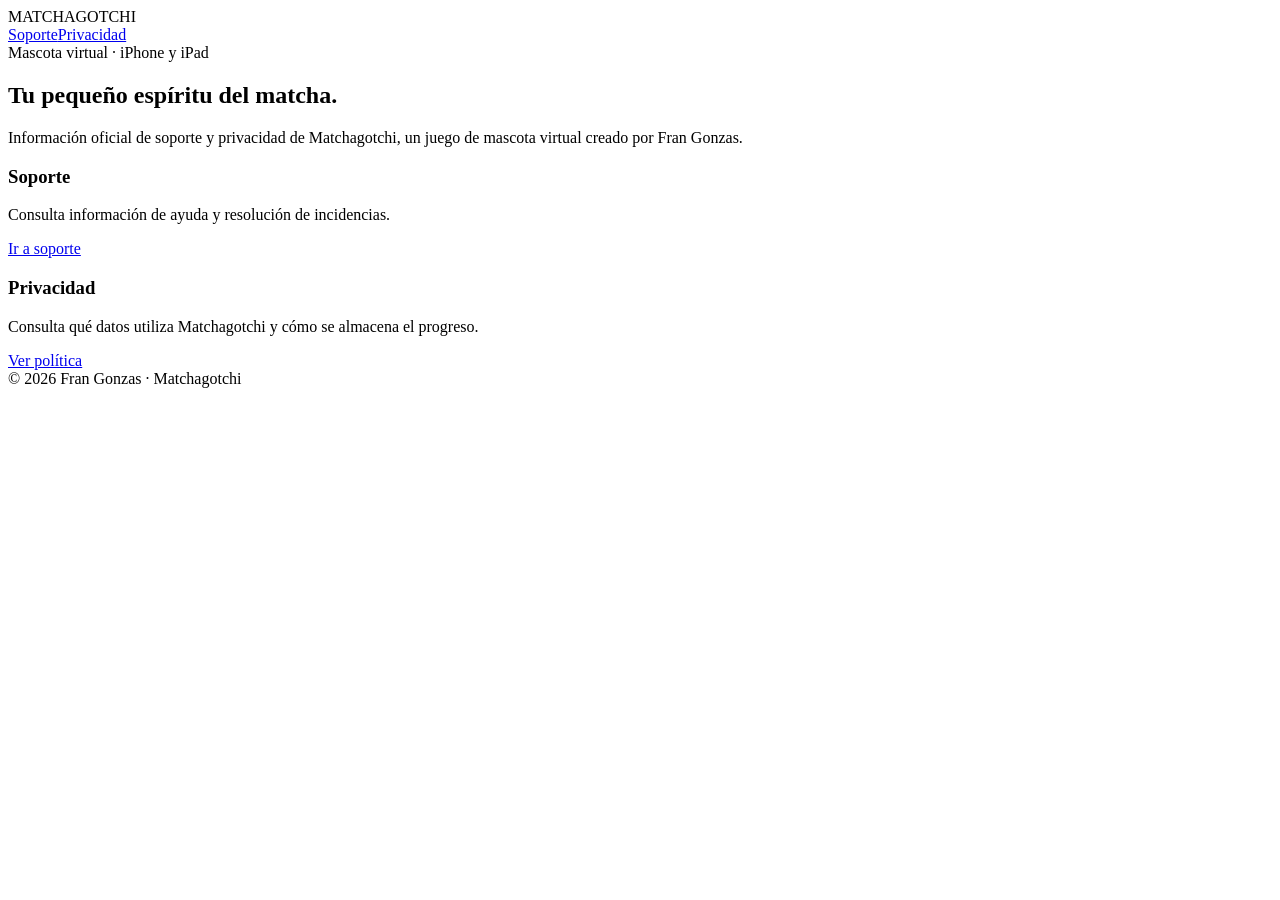
==== index.html @ 334ff0bc "Add Matchagotchi home page" ====
<!doctype html><html lang="es"><head><meta charset="utf-8"><meta name="viewport" content="width=device-width,initial-scale=1"><meta name="description" content="Sitio oficial de soporte y privacidad de Matchagotchi."><title>Matchagotchi · Soporte y privacidad</title><link rel="stylesheet" href="style.css"></head><body><div class="wrap"><header><div class="brand">MATCHA<span>GOTCHI</span></div><nav><a href="support.html">Soporte</a><a href="privacy.html">Privacidad</a></nav></header><main><section class="hero"><div class="eyebrow">Mascota virtual · iPhone y iPad</div><h1>Tu pequeño espíritu del matcha.</h1><p class="lead">Información oficial de soporte y privacidad de Matchagotchi, un juego de mascota virtual creado por Fran Gonzas.</p></section><section class="grid"><article class="tile"><h3>Soporte</h3><p>Consulta información de ayuda y resolución de incidencias.</p><a class="btn" href="support.html">Ir a soporte</a></article><article class="tile"><h3>Privacidad</h3><p>Consulta qué datos utiliza Matchagotchi y cómo se almacena el progreso.</p><a class="btn" href="privacy.html">Ver política</a></article></section></main><footer class="footer">© 2026 Fran Gonzas · Matchagotchi</footer></div></body></html>
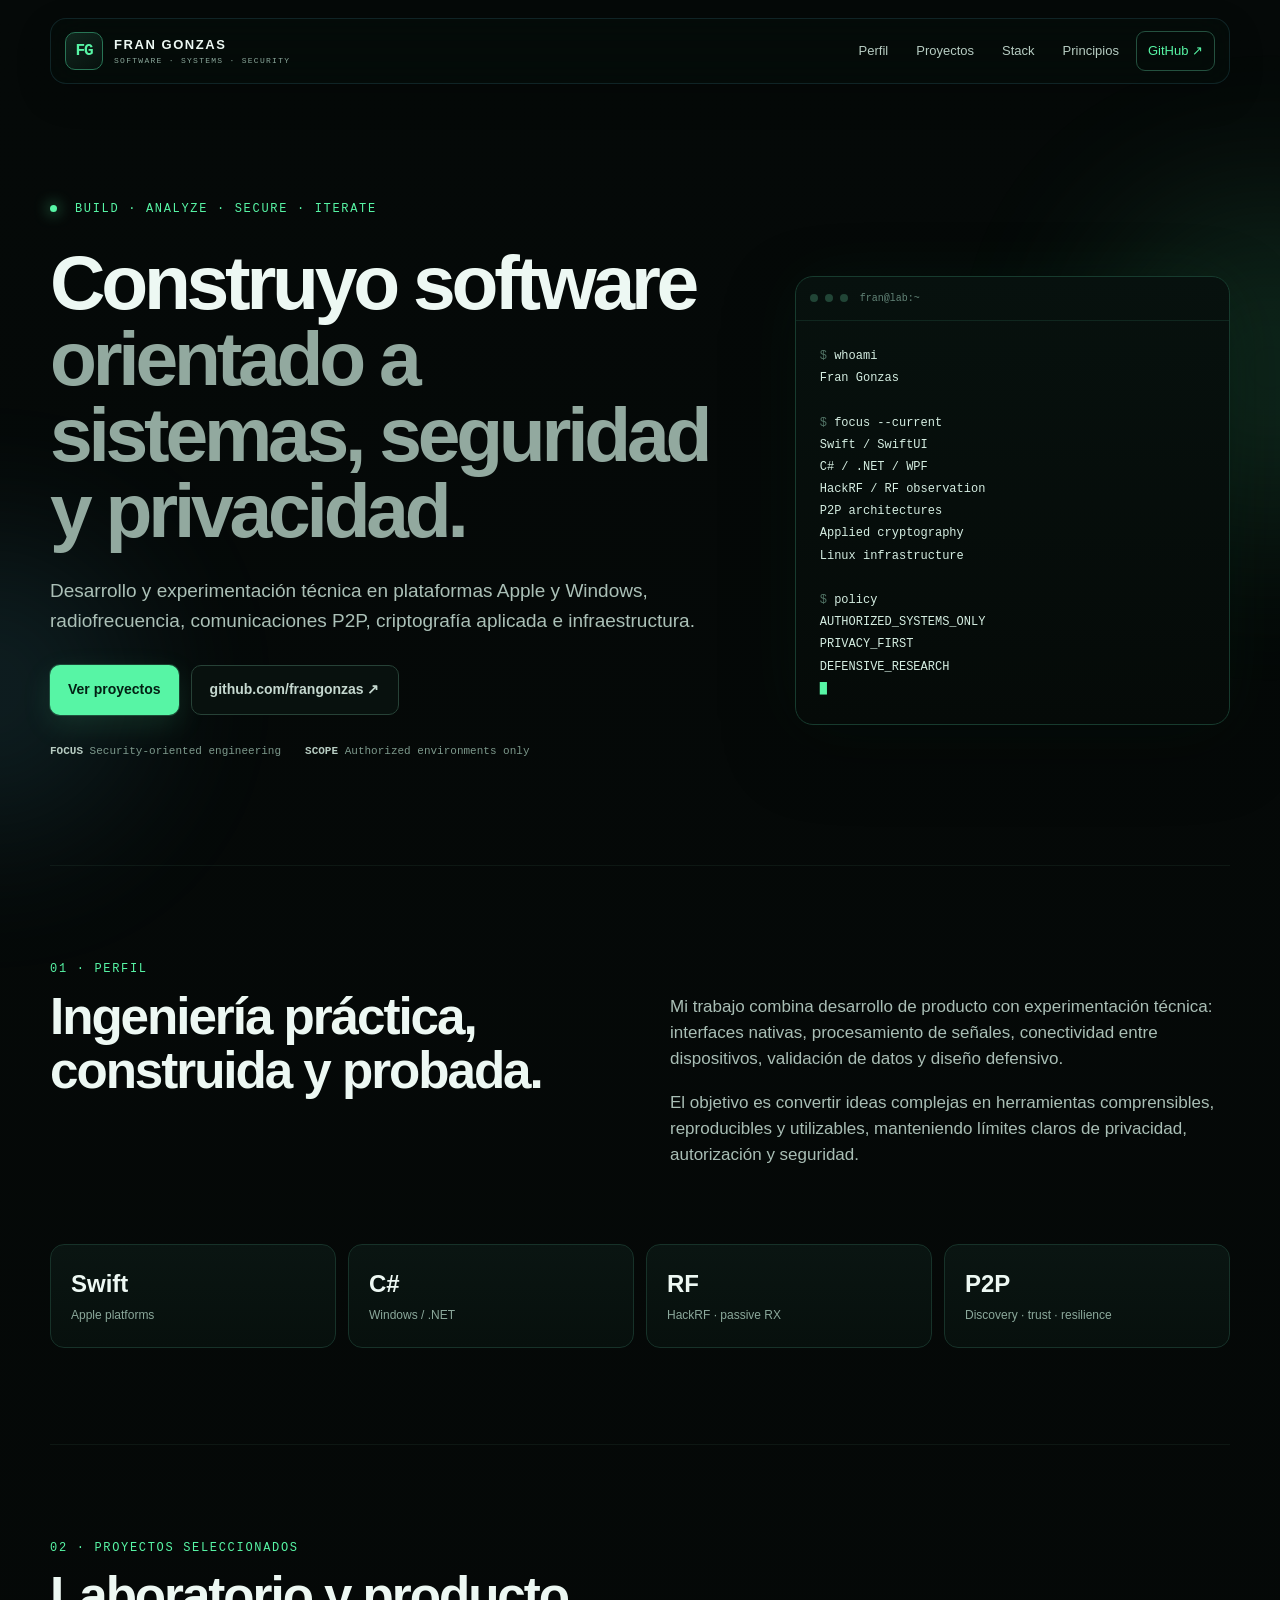
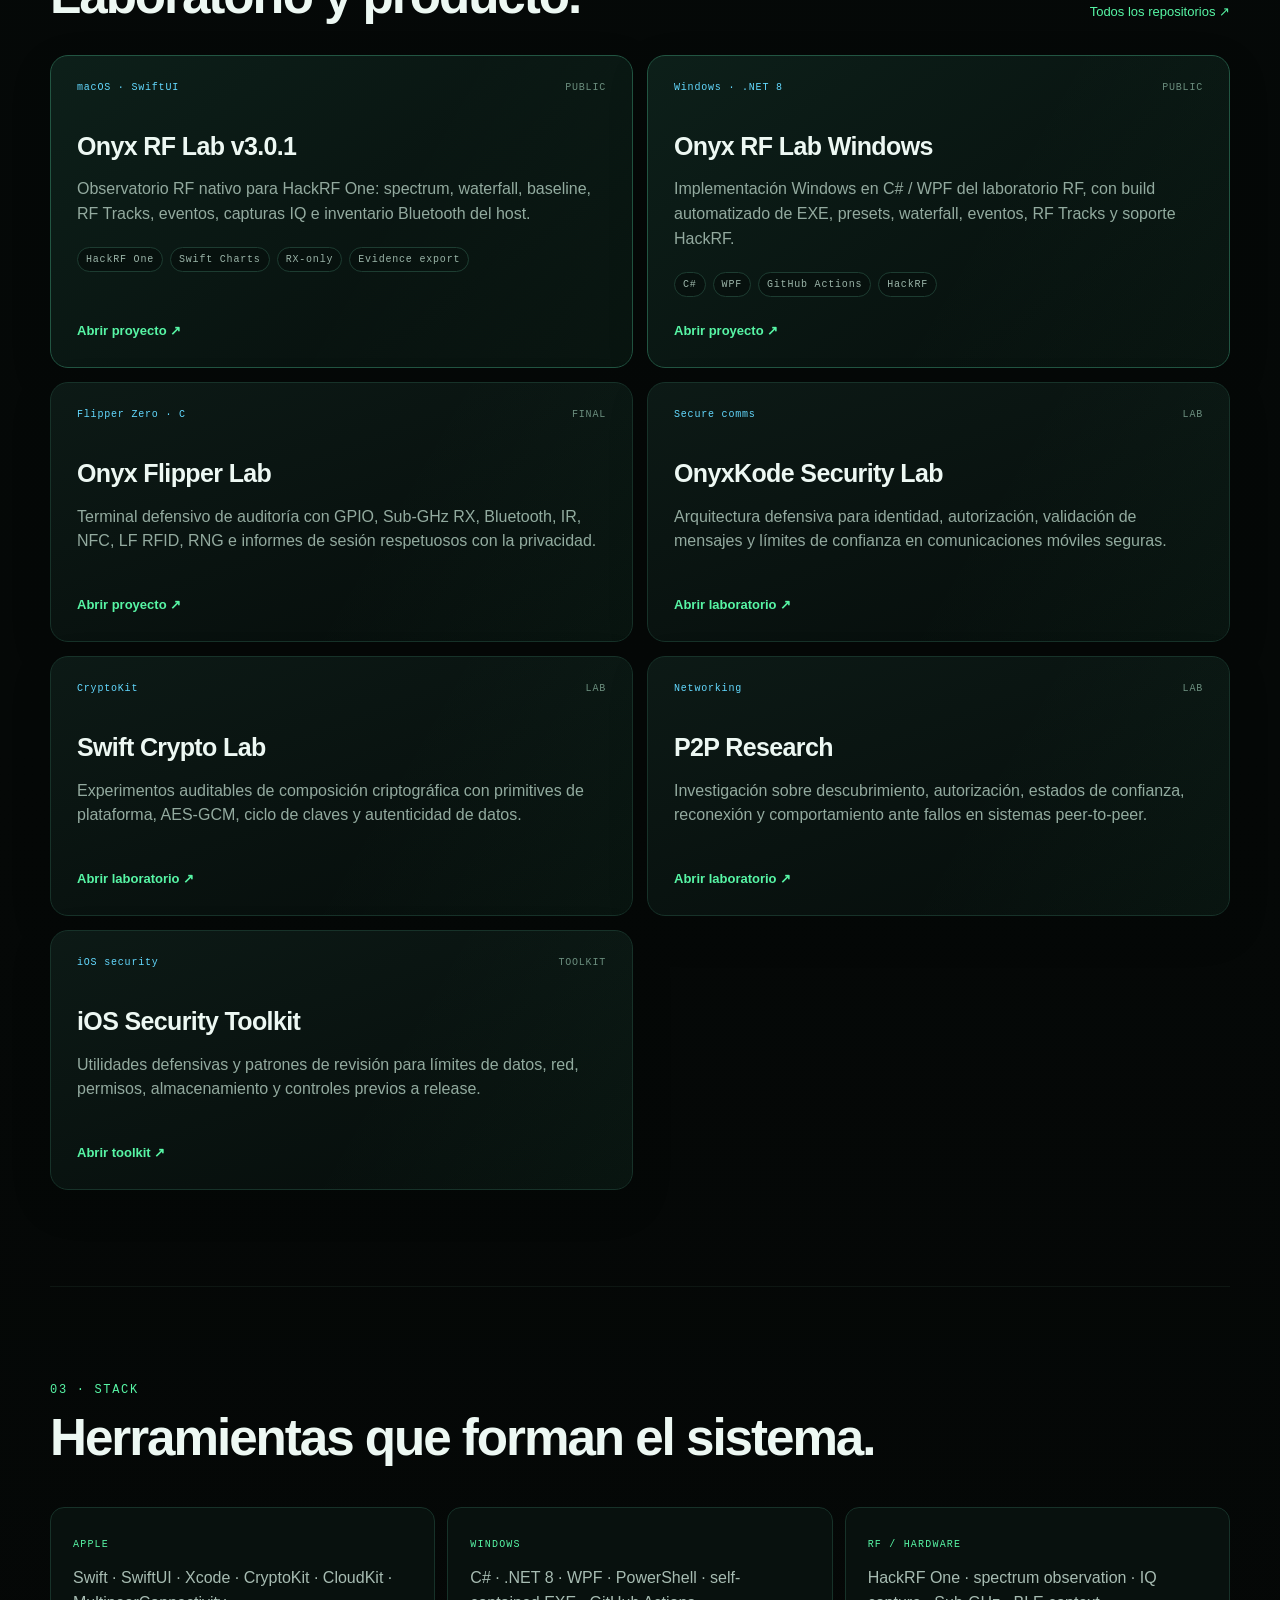
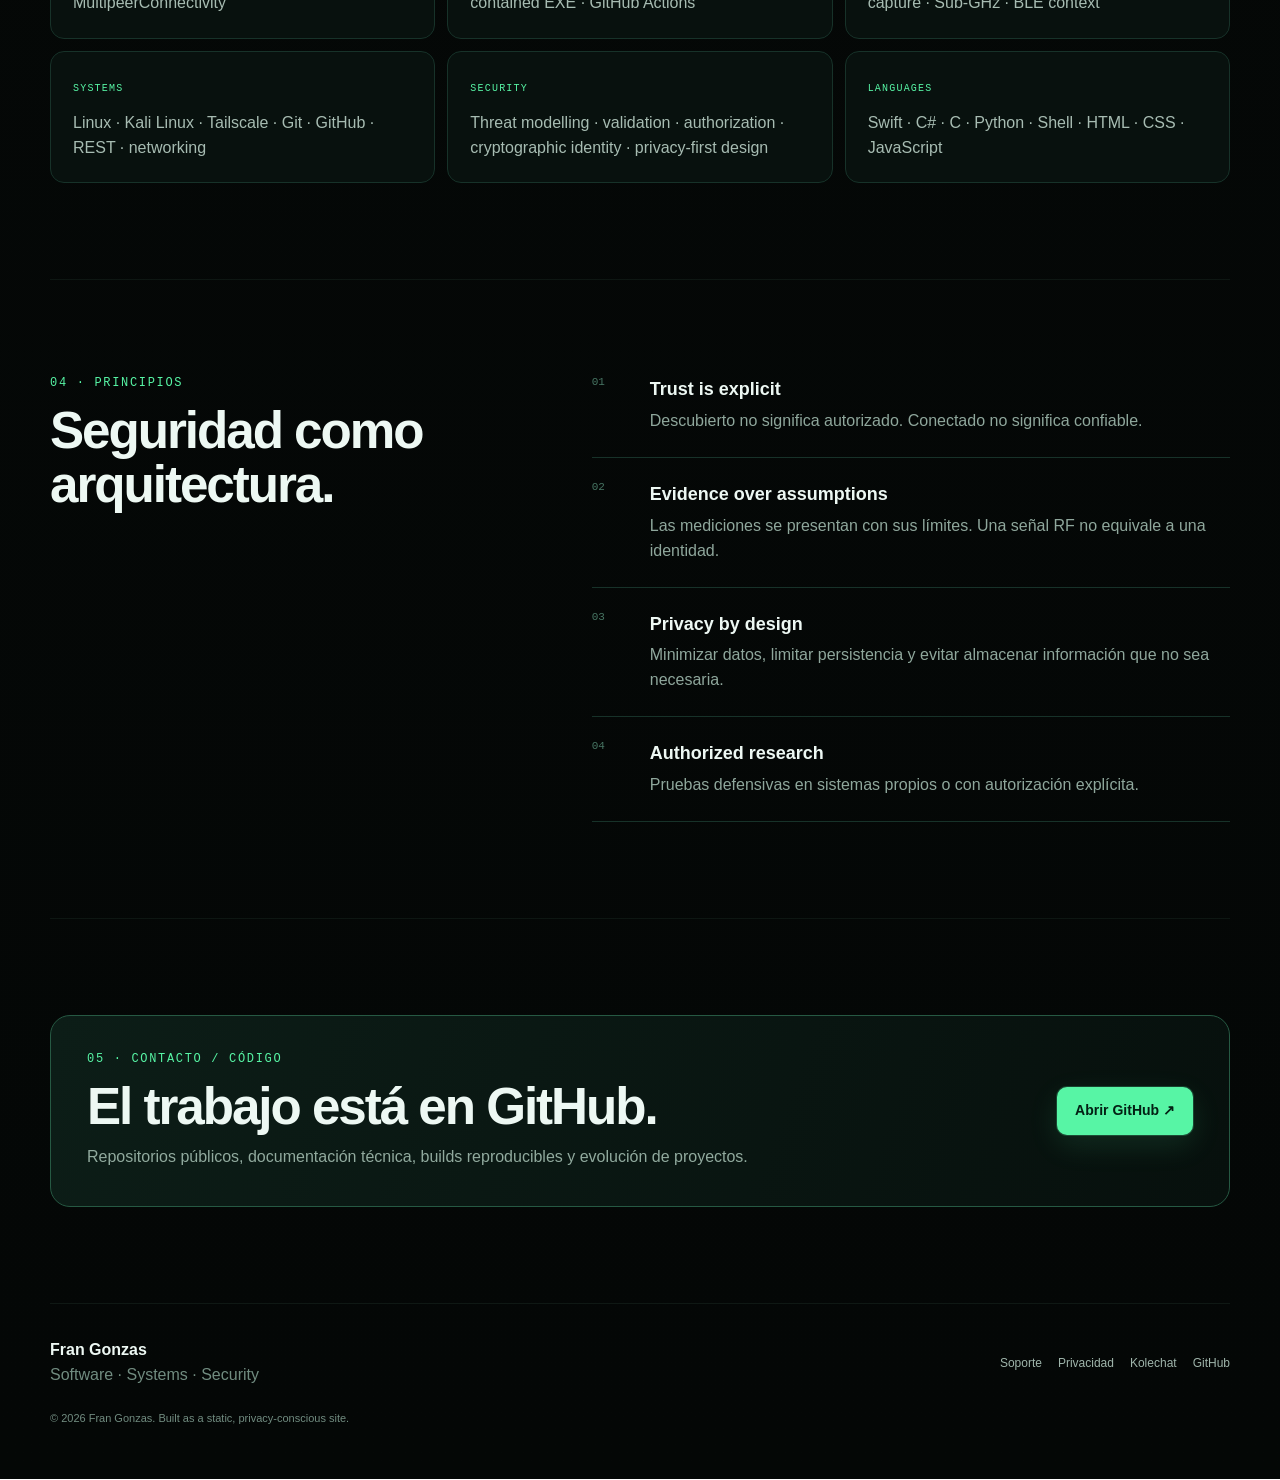
==== commit 09edcde5: "Transform GitHub Pages into Fran Gonzas professional portfolio" ====
--- a/index.html
+++ b/index.html
@@ -1 +1,201 @@
-<!doctype html><html lang="es"><head><meta charset="utf-8"><meta name="viewport" content="width=device-width,initial-scale=1"><meta name="description" content="Sitio oficial de soporte y privacidad de Matchagotchi."><title>Matchagotchi · Soporte y privacidad</title><link rel="stylesheet" href="style.css"></head><body><div class="wrap"><header><div class="brand">MATCHA<span>GOTCHI</span></div><nav><a href="support.html">Soporte</a><a href="privacy.html">Privacidad</a></nav></header><main><section class="hero"><div class="eyebrow">Mascota virtual · iPhone y iPad</div><h1>Tu pequeño espíritu del matcha.</h1><p class="lead">Información oficial de soporte y privacidad de Matchagotchi, un juego de mascota virtual creado por Fran Gonzas.</p></section><section class="grid"><article class="tile"><h3>Soporte</h3><p>Consulta información de ayuda y resolución de incidencias.</p><a class="btn" href="support.html">Ir a soporte</a></article><article class="tile"><h3>Privacidad</h3><p>Consulta qué datos utiliza Matchagotchi y cómo se almacena el progreso.</p><a class="btn" href="privacy.html">Ver política</a></article></section></main><footer class="footer">© 2026 Fran Gonzas · Matchagotchi</footer></div></body></html>+<!doctype html>
+<html lang="es">
+<head>
+  <meta charset="utf-8">
+  <meta name="viewport" content="width=device-width, initial-scale=1">
+  <title>Fran Gonzas · Software · Systems · Security</title>
+  <meta name="description" content="Portfolio técnico de Fran Gonzas: software, sistemas, seguridad, comunicaciones P2P, criptografía aplicada y observación RF.">
+  <meta name="theme-color" content="#07110f">
+  <meta name="robots" content="index,follow">
+  <meta property="og:title" content="Fran Gonzas · Software · Systems · Security">
+  <meta property="og:description" content="Software, sistemas y seguridad con foco en Swift, RF, P2P, privacidad y arquitectura defensiva.">
+  <meta property="og:type" content="website">
+  <meta property="og:url" content="https://frangonzas.github.io/">
+  <link rel="icon" href="/favicon.svg" type="image/svg+xml">
+  <link rel="stylesheet" href="/style.css">
+</head>
+<body>
+  <div class="ambient ambient-a"></div>
+  <div class="ambient ambient-b"></div>
+
+  <header class="site-header">
+    <a class="brand" href="#top" aria-label="Fran Gonzas — inicio">
+      <span class="brand-mark">FG</span>
+      <span class="brand-copy"><strong>FRAN GONZAS</strong><small>SOFTWARE · SYSTEMS · SECURITY</small></span>
+    </a>
+    <nav class="nav" aria-label="Navegación principal">
+      <a href="#about">Perfil</a>
+      <a href="#projects">Proyectos</a>
+      <a href="#stack">Stack</a>
+      <a href="#principles">Principios</a>
+      <a class="nav-cta" href="https://github.com/frangonzas">GitHub ↗</a>
+    </nav>
+  </header>
+
+  <main id="top">
+    <section class="hero shell">
+      <div class="eyebrow"><span class="pulse"></span> BUILD · ANALYZE · SECURE · ITERATE</div>
+      <div class="hero-grid">
+        <div>
+          <h1>Construyo software<br><span>orientado a sistemas, seguridad y privacidad.</span></h1>
+          <p class="lead">Desarrollo y experimentación técnica en plataformas Apple y Windows, radiofrecuencia, comunicaciones P2P, criptografía aplicada e infraestructura.</p>
+          <div class="actions">
+            <a class="button primary" href="#projects">Ver proyectos</a>
+            <a class="button ghost" href="https://github.com/frangonzas">github.com/frangonzas ↗</a>
+          </div>
+          <div class="hero-meta">
+            <span><b>FOCUS</b> Security-oriented engineering</span>
+            <span><b>SCOPE</b> Authorized environments only</span>
+          </div>
+        </div>
+        <aside class="terminal-card" aria-label="Resumen técnico">
+          <div class="terminal-bar"><i></i><i></i><i></i><span>fran@lab:~</span></div>
+          <pre><code><span class="muted">$</span> whoami
+Fran Gonzas
+
+<span class="muted">$</span> focus --current
+Swift / SwiftUI
+C# / .NET / WPF
+HackRF / RF observation
+P2P architectures
+Applied cryptography
+Linux infrastructure
+
+<span class="muted">$</span> policy
+AUTHORIZED_SYSTEMS_ONLY
+PRIVACY_FIRST
+DEFENSIVE_RESEARCH
+<span class="cursor">█</span></code></pre>
+        </aside>
+      </div>
+    </section>
+
+    <section id="about" class="section shell">
+      <div class="section-kicker">01 · PERFIL</div>
+      <div class="about-grid">
+        <h2>Ingeniería práctica,<br>construida y probada.</h2>
+        <div class="prose">
+          <p>Mi trabajo combina desarrollo de producto con experimentación técnica: interfaces nativas, procesamiento de señales, conectividad entre dispositivos, validación de datos y diseño defensivo.</p>
+          <p>El objetivo es convertir ideas complejas en herramientas comprensibles, reproducibles y utilizables, manteniendo límites claros de privacidad, autorización y seguridad.</p>
+        </div>
+      </div>
+      <div class="metrics">
+        <article><strong>Swift</strong><span>Apple platforms</span></article>
+        <article><strong>C#</strong><span>Windows / .NET</span></article>
+        <article><strong>RF</strong><span>HackRF · passive RX</span></article>
+        <article><strong>P2P</strong><span>Discovery · trust · resilience</span></article>
+      </div>
+    </section>
+
+    <section id="projects" class="section shell">
+      <div class="section-head">
+        <div><div class="section-kicker">02 · PROYECTOS SELECCIONADOS</div><h2>Laboratorio y producto.</h2></div>
+        <a class="text-link" href="https://github.com/frangonzas?tab=repositories">Todos los repositorios ↗</a>
+      </div>
+
+      <div class="project-grid">
+        <article class="project featured">
+          <div class="project-top"><span class="tag">macOS · SwiftUI</span><span class="status">PUBLIC</span></div>
+          <h3>Onyx RF Lab v3.0.1</h3>
+          <p>Observatorio RF nativo para HackRF One: spectrum, waterfall, baseline, RF Tracks, eventos, capturas IQ e inventario Bluetooth del host.</p>
+          <div class="chips"><span>HackRF One</span><span>Swift Charts</span><span>RX-only</span><span>Evidence export</span></div>
+          <a href="https://github.com/frangonzas/Onyx-RF-LAB.V3.0.1">Abrir proyecto ↗</a>
+        </article>
+
+        <article class="project featured">
+          <div class="project-top"><span class="tag">Windows · .NET 8</span><span class="status">PUBLIC</span></div>
+          <h3>Onyx RF Lab Windows</h3>
+          <p>Implementación Windows en C# / WPF del laboratorio RF, con build automatizado de EXE, presets, waterfall, eventos, RF Tracks y soporte HackRF.</p>
+          <div class="chips"><span>C#</span><span>WPF</span><span>GitHub Actions</span><span>HackRF</span></div>
+          <a href="https://github.com/frangonzas/Onyx-RF-Lab-Windows">Abrir proyecto ↗</a>
+        </article>
+
+        <article class="project">
+          <div class="project-top"><span class="tag">Flipper Zero · C</span><span class="status">FINAL</span></div>
+          <h3>Onyx Flipper Lab</h3>
+          <p>Terminal defensivo de auditoría con GPIO, Sub-GHz RX, Bluetooth, IR, NFC, LF RFID, RNG e informes de sesión respetuosos con la privacidad.</p>
+          <a href="https://github.com/frangonzas/Onyx-Flipper-Lab">Abrir proyecto ↗</a>
+        </article>
+
+        <article class="project">
+          <div class="project-top"><span class="tag">Secure comms</span><span class="status">LAB</span></div>
+          <h3>OnyxKode Security Lab</h3>
+          <p>Arquitectura defensiva para identidad, autorización, validación de mensajes y límites de confianza en comunicaciones móviles seguras.</p>
+          <a href="https://github.com/frangonzas/OnyxKode-Security-Lab">Abrir laboratorio ↗</a>
+        </article>
+
+        <article class="project">
+          <div class="project-top"><span class="tag">CryptoKit</span><span class="status">LAB</span></div>
+          <h3>Swift Crypto Lab</h3>
+          <p>Experimentos auditables de composición criptográfica con primitives de plataforma, AES-GCM, ciclo de claves y autenticidad de datos.</p>
+          <a href="https://github.com/frangonzas/Swift-Crypto-Lab">Abrir laboratorio ↗</a>
+        </article>
+
+        <article class="project">
+          <div class="project-top"><span class="tag">Networking</span><span class="status">LAB</span></div>
+          <h3>P2P Research</h3>
+          <p>Investigación sobre descubrimiento, autorización, estados de confianza, reconexión y comportamiento ante fallos en sistemas peer-to-peer.</p>
+          <a href="https://github.com/frangonzas/P2P-Research">Abrir laboratorio ↗</a>
+        </article>
+
+        <article class="project">
+          <div class="project-top"><span class="tag">iOS security</span><span class="status">TOOLKIT</span></div>
+          <h3>iOS Security Toolkit</h3>
+          <p>Utilidades defensivas y patrones de revisión para límites de datos, red, permisos, almacenamiento y controles previos a release.</p>
+          <a href="https://github.com/frangonzas/iOS-Security-Toolkit">Abrir toolkit ↗</a>
+        </article>
+      </div>
+    </section>
+
+    <section id="stack" class="section shell">
+      <div class="section-kicker">03 · STACK</div>
+      <h2>Herramientas que forman el sistema.</h2>
+      <div class="stack-grid">
+        <div class="stack-card"><span>APPLE</span><p>Swift · SwiftUI · Xcode · CryptoKit · CloudKit · MultipeerConnectivity</p></div>
+        <div class="stack-card"><span>WINDOWS</span><p>C# · .NET 8 · WPF · PowerShell · self-contained EXE · GitHub Actions</p></div>
+        <div class="stack-card"><span>RF / HARDWARE</span><p>HackRF One · spectrum observation · IQ capture · Sub-GHz · BLE context</p></div>
+        <div class="stack-card"><span>SYSTEMS</span><p>Linux · Kali Linux · Tailscale · Git · GitHub · REST · networking</p></div>
+        <div class="stack-card"><span>SECURITY</span><p>Threat modelling · validation · authorization · cryptographic identity · privacy-first design</p></div>
+        <div class="stack-card"><span>LANGUAGES</span><p>Swift · C# · C · Python · Shell · HTML · CSS · JavaScript</p></div>
+      </div>
+    </section>
+
+    <section id="principles" class="section shell">
+      <div class="principles">
+        <div>
+          <div class="section-kicker">04 · PRINCIPIOS</div>
+          <h2>Seguridad como arquitectura.</h2>
+        </div>
+        <div class="principle-list">
+          <article><b>01</b><div><h3>Trust is explicit</h3><p>Descubierto no significa autorizado. Conectado no significa confiable.</p></div></article>
+          <article><b>02</b><div><h3>Evidence over assumptions</h3><p>Las mediciones se presentan con sus límites. Una señal RF no equivale a una identidad.</p></div></article>
+          <article><b>03</b><div><h3>Privacy by design</h3><p>Minimizar datos, limitar persistencia y evitar almacenar información que no sea necesaria.</p></div></article>
+          <article><b>04</b><div><h3>Authorized research</h3><p>Pruebas defensivas en sistemas propios o con autorización explícita.</p></div></article>
+        </div>
+      </div>
+    </section>
+
+    <section class="section shell contact">
+      <div class="contact-card">
+        <div>
+          <div class="section-kicker">05 · CONTACTO / CÓDIGO</div>
+          <h2>El trabajo está en GitHub.</h2>
+          <p>Repositorios públicos, documentación técnica, builds reproducibles y evolución de proyectos.</p>
+        </div>
+        <a class="button primary" href="https://github.com/frangonzas">Abrir GitHub ↗</a>
+      </div>
+    </section>
+  </main>
+
+  <footer class="shell footer">
+    <div><strong>Fran Gonzas</strong><span>Software · Systems · Security</span></div>
+    <div class="footer-links">
+      <a href="/support.html">Soporte</a>
+      <a href="/privacy.html">Privacidad</a>
+      <a href="/kolechat/">Kolechat</a>
+      <a href="https://github.com/frangonzas">GitHub</a>
+    </div>
+    <small>© 2026 Fran Gonzas. Built as a static, privacy-conscious site.</small>
+  </footer>
+</body>
+</html>
--- a/style.css
+++ b/style.css
@@ -0,0 +1,28 @@
+:root{
+  --bg:#050908;--bg2:#08110f;--panel:#0a1512;--panel2:#0d1b17;--line:#173229;
+  --text:#edf8f3;--muted:#8ba89b;--green:#57f5a5;--cyan:#63d9ff;--gold:#d9b870;
+  --max:1180px;--r:18px;--shadow:0 24px 70px rgba(0,0,0,.34);
+}
+*{box-sizing:border-box}html{scroll-behavior:smooth}body{margin:0;background:
+radial-gradient(900px 500px at 78% -10%,rgba(87,245,165,.08),transparent 60%),
+linear-gradient(180deg,var(--bg),#050807 50%,#040706);color:var(--text);font-family:Inter,ui-sans-serif,-apple-system,BlinkMacSystemFont,"Segoe UI",sans-serif;line-height:1.55}
+a{color:inherit;text-decoration:none}.shell{width:min(var(--max),calc(100% - 44px));margin:auto}
+.ambient{position:fixed;pointer-events:none;filter:blur(90px);opacity:.13;border-radius:50%;z-index:-1}.ambient-a{width:340px;height:340px;background:var(--green);top:22%;right:-160px}.ambient-b{width:280px;height:280px;background:var(--cyan);bottom:8%;left:-150px}
+.site-header{width:min(var(--max),calc(100% - 44px));margin:18px auto 0;position:sticky;top:14px;z-index:20;display:flex;align-items:center;justify-content:space-between;padding:12px 14px;border:1px solid rgba(99,217,255,.12);background:rgba(5,12,10,.76);backdrop-filter:blur(18px);border-radius:16px;box-shadow:0 12px 35px rgba(0,0,0,.2)}
+.brand{display:flex;gap:11px;align-items:center}.brand-mark{display:grid;place-items:center;width:38px;height:38px;border:1px solid #287455;border-radius:10px;background:linear-gradient(145deg,#10271e,#07110e);font-family:ui-monospace,SFMono-Regular,Menlo,monospace;font-weight:900;color:var(--green);letter-spacing:-1px}.brand-copy{display:grid;line-height:1.08}.brand-copy strong{font-size:13px;letter-spacing:.12em}.brand-copy small{margin-top:4px;color:var(--muted);font:8px ui-monospace,SFMono-Regular,Menlo,monospace;letter-spacing:.16em}
+.nav{display:flex;align-items:center;gap:6px}.nav a{font-size:13px;color:#b7ccc2;padding:9px 11px;border-radius:9px}.nav a:hover{color:#fff;background:#0c1915}.nav .nav-cta{border:1px solid #24513f;color:var(--green)}
+.hero{padding:118px 0 108px}.eyebrow,.section-kicker{font:12px ui-monospace,SFMono-Regular,Menlo,monospace;letter-spacing:.14em;color:var(--green)}.pulse{display:inline-block;width:7px;height:7px;border-radius:50%;background:var(--green);box-shadow:0 0 15px var(--green);margin-right:9px}
+.hero-grid{display:grid;grid-template-columns:1.22fr .78fr;gap:64px;align-items:center;margin-top:28px}
+h1,h2,h3,p{margin-top:0}h1{font-size:clamp(48px,6vw,78px);line-height:.99;letter-spacing:-.055em;margin-bottom:28px;max-width:850px}h1 span{color:#92a99f;font-weight:560}.lead{font-size:19px;color:#abc0b7;max-width:720px}.actions{display:flex;gap:12px;flex-wrap:wrap;margin:30px 0}.button{display:inline-flex;align-items:center;justify-content:center;padding:13px 18px;border-radius:10px;font-weight:750;font-size:14px}.button.primary{background:var(--green);color:#032014;box-shadow:0 0 0 1px rgba(87,245,165,.2),0 10px 30px rgba(87,245,165,.12)}.button.ghost{border:1px solid #274237;color:#c5d8cf;background:#08110e}.button:hover{transform:translateY(-1px)}
+.hero-meta{display:flex;gap:24px;flex-wrap:wrap;color:#7d998c;font:11px ui-monospace,SFMono-Regular,Menlo,monospace}.hero-meta b{color:#b7ccc2;font-weight:650}
+.terminal-card{border:1px solid #173b2e;background:linear-gradient(180deg,#07110e,#050a08);border-radius:18px;overflow:hidden;box-shadow:var(--shadow),0 0 70px rgba(87,245,165,.05)}.terminal-bar{height:44px;border-bottom:1px solid #10271f;display:flex;align-items:center;gap:7px;padding:0 14px;color:#628477;font:10px ui-monospace,SFMono-Regular,Menlo,monospace}.terminal-bar i{width:8px;height:8px;border-radius:50%;background:#214536}.terminal-bar span{margin-left:5px}.terminal-card pre{margin:0;padding:24px;overflow:auto;color:#d5eee2;font:12px/1.85 ui-monospace,SFMono-Regular,Menlo,Consolas,monospace}.terminal-card .muted{color:#507264}.cursor{color:var(--green);animation:blink 1s steps(2,end) infinite}@keyframes blink{50%{opacity:0}}
+.section{padding:96px 0;border-top:1px solid rgba(117,173,147,.09)}.section h2{font-size:clamp(34px,4vw,52px);line-height:1.05;letter-spacing:-.04em;margin:14px 0 0}.about-grid{display:grid;grid-template-columns:1fr 1fr;gap:60px;align-items:start}.prose{font-size:17px;color:#a9beb5;padding-top:18px}.metrics{display:grid;grid-template-columns:repeat(4,1fr);gap:12px;margin-top:58px}.metrics article{border:1px solid var(--line);border-radius:14px;background:linear-gradient(180deg,#0a1512,#07100d);padding:20px}.metrics strong{display:block;font-size:24px}.metrics span{color:var(--muted);font-size:12px}
+.section-head{display:flex;align-items:end;justify-content:space-between;gap:24px;margin-bottom:32px}.text-link{color:var(--green);font-size:13px}
+.project-grid{display:grid;grid-template-columns:repeat(2,1fr);gap:14px}.project{position:relative;min-height:260px;padding:26px;border:1px solid var(--line);border-radius:var(--r);background:linear-gradient(160deg,rgba(13,27,23,.95),rgba(6,13,11,.96));box-shadow:0 14px 40px rgba(0,0,0,.16);display:flex;flex-direction:column}.project.featured{min-height:310px;background:linear-gradient(145deg,rgba(13,32,26,.98),rgba(6,13,11,.98));border-color:#225542}.project:before{content:"";position:absolute;inset:0;border-radius:inherit;background:linear-gradient(120deg,transparent 55%,rgba(87,245,165,.035));pointer-events:none}.project:hover{border-color:#316c55;transform:translateY(-2px);transition:.2s ease}.project-top{display:flex;justify-content:space-between;gap:10px;margin-bottom:34px}.tag,.status,.chips span{font:10px ui-monospace,SFMono-Regular,Menlo,monospace;letter-spacing:.08em}.tag{color:var(--cyan)}.status{color:#6b8c7d}.project h3{font-size:25px;letter-spacing:-.025em;margin-bottom:12px}.project p{color:#93aa9f;max-width:650px}.project>a{margin-top:auto;color:var(--green);font-size:13px;font-weight:720}.chips{display:flex;gap:7px;flex-wrap:wrap;margin:4px 0 24px}.chips span{color:#9bb5a9;border:1px solid #1d3c31;padding:6px 8px;border-radius:999px;background:#07110e}
+.stack-grid{display:grid;grid-template-columns:repeat(3,1fr);gap:12px;margin-top:42px}.stack-card{border:1px solid var(--line);background:#08110e;border-radius:14px;padding:22px}.stack-card span{font:10px ui-monospace,SFMono-Regular,Menlo,monospace;color:var(--green);letter-spacing:.12em}.stack-card p{color:#a7bcb2;margin:12px 0 0}
+.principles{display:grid;grid-template-columns:.85fr 1.15fr;gap:70px}.principle-list{display:grid}.principle-list article{display:grid;grid-template-columns:42px 1fr;gap:16px;padding:23px 0;border-bottom:1px solid var(--line)}.principle-list article:first-child{padding-top:0}.principle-list b{color:#477563;font:11px ui-monospace,SFMono-Regular,Menlo,monospace}.principle-list h3{margin-bottom:5px;font-size:18px}.principle-list p{color:#8fa79c;margin:0}
+.contact-card{display:flex;align-items:center;justify-content:space-between;gap:30px;padding:36px;border:1px solid #265943;border-radius:20px;background:linear-gradient(110deg,#0c1d17,#07100d)}.contact-card p{margin:12px 0 0;color:#91aa9e}
+.footer{padding:34px 0 52px;border-top:1px solid rgba(117,173,147,.1);display:grid;grid-template-columns:1fr auto;gap:22px;align-items:center}.footer>div:first-child{display:grid}.footer span,.footer small{color:#718c80}.footer-links{display:flex;gap:16px;font-size:12px;color:#9fb5ab}.footer small{grid-column:1/-1;font-size:11px}
+@media(max-width:900px){.nav a:not(.nav-cta){display:none}.hero{padding-top:84px}.hero-grid,.about-grid,.principles{grid-template-columns:1fr}.hero-grid{gap:38px}.metrics{grid-template-columns:repeat(2,1fr)}.stack-grid{grid-template-columns:1fr 1fr}.project-grid{grid-template-columns:1fr}.contact-card{align-items:flex-start;flex-direction:column}}
+@media(max-width:600px){.shell,.site-header{width:min(100% - 26px,var(--max))}.site-header{top:8px}.brand-copy small{display:none}h1{font-size:44px}.lead{font-size:17px}.hero{padding-bottom:78px}.section{padding:72px 0}.metrics,.stack-grid{grid-template-columns:1fr}.section-head{align-items:flex-start;flex-direction:column}.footer{grid-template-columns:1fr}.footer-links{flex-wrap:wrap}}
+@media(prefers-reduced-motion:reduce){html{scroll-behavior:auto}.cursor{animation:none}.button,.project{transition:none}}
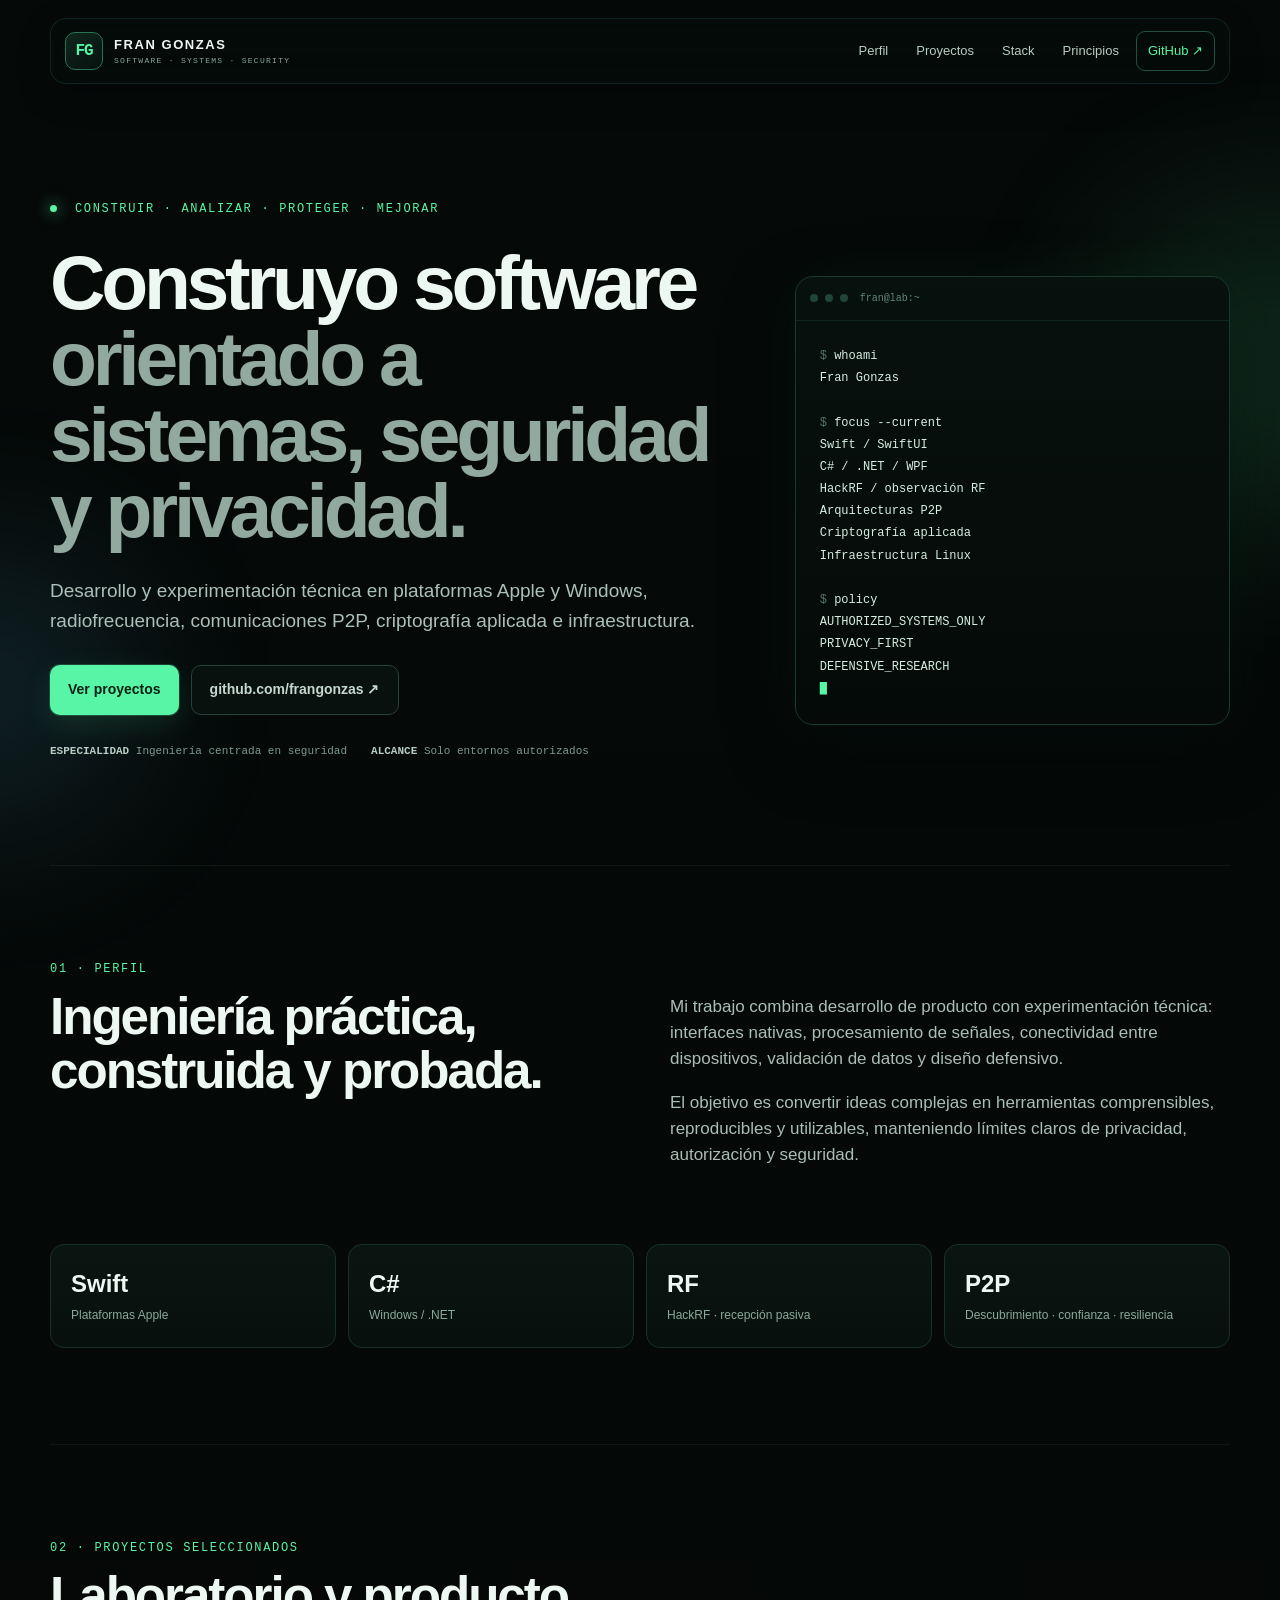
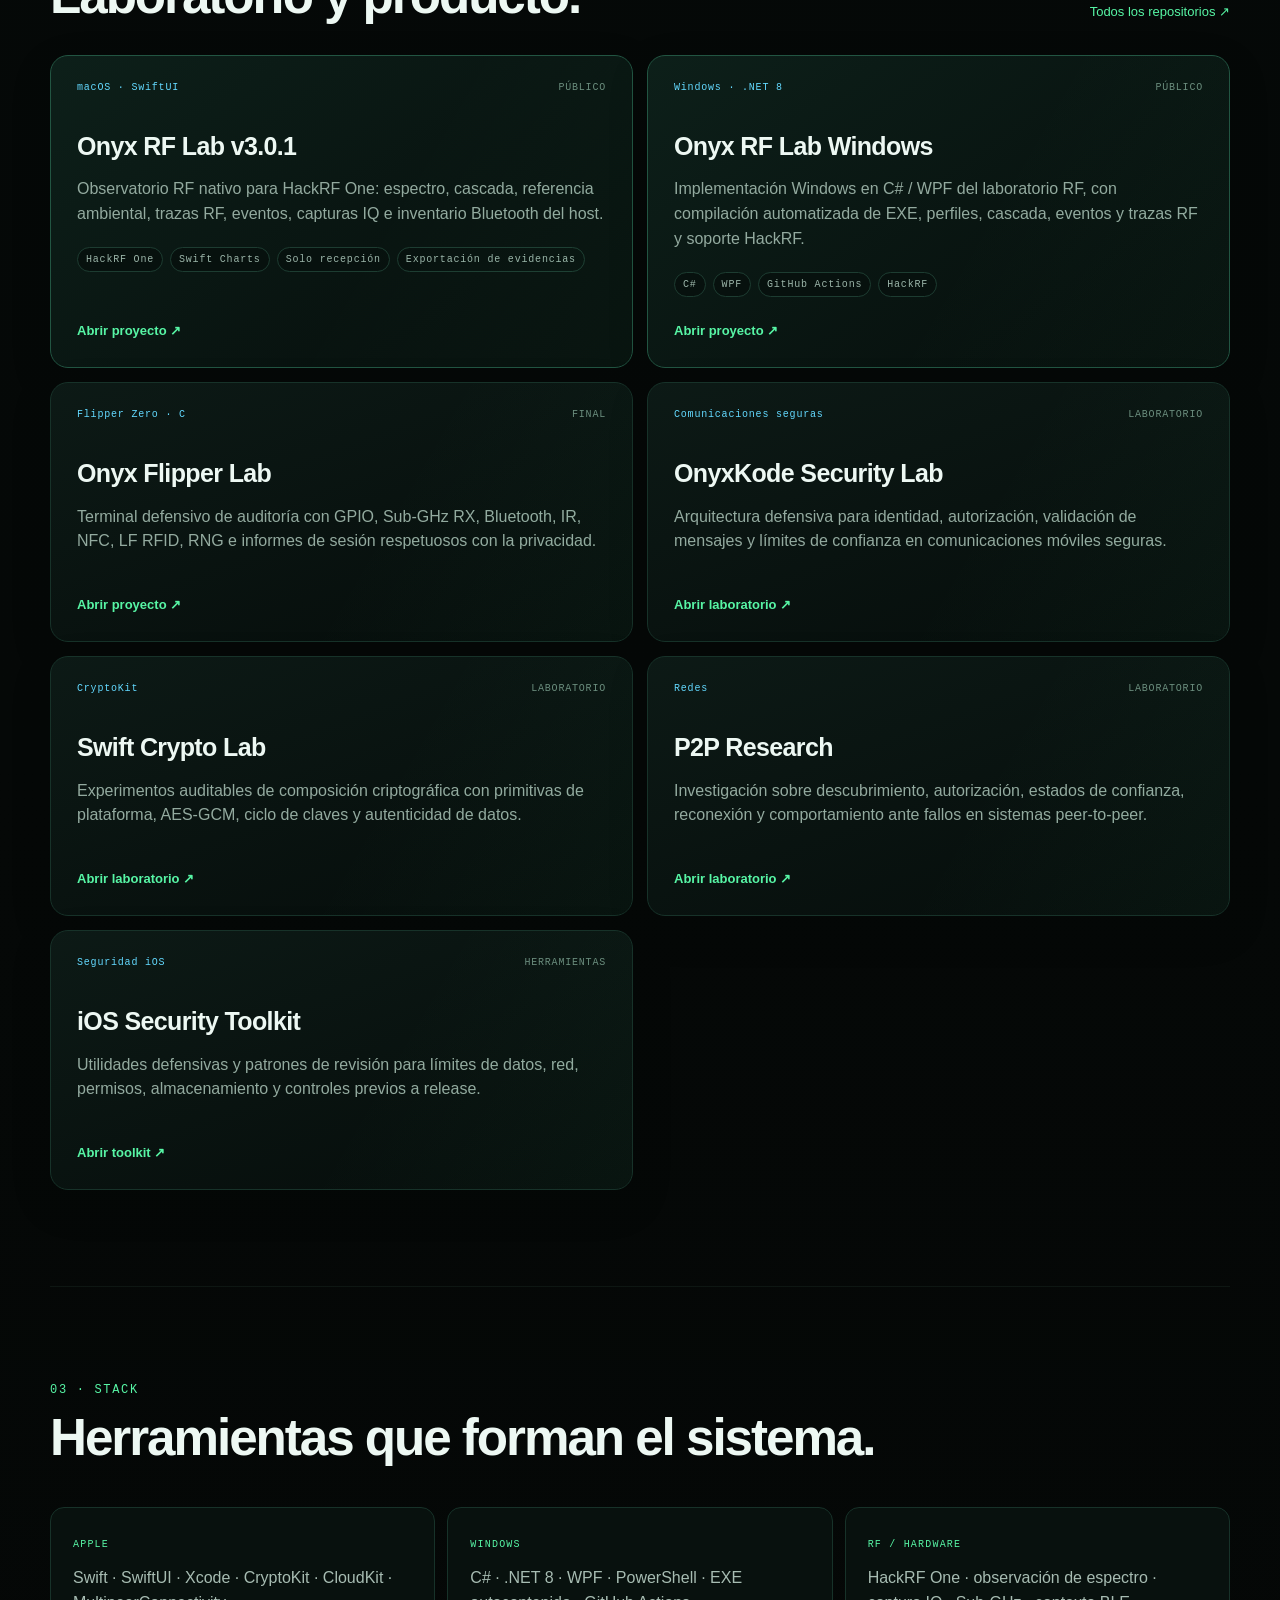
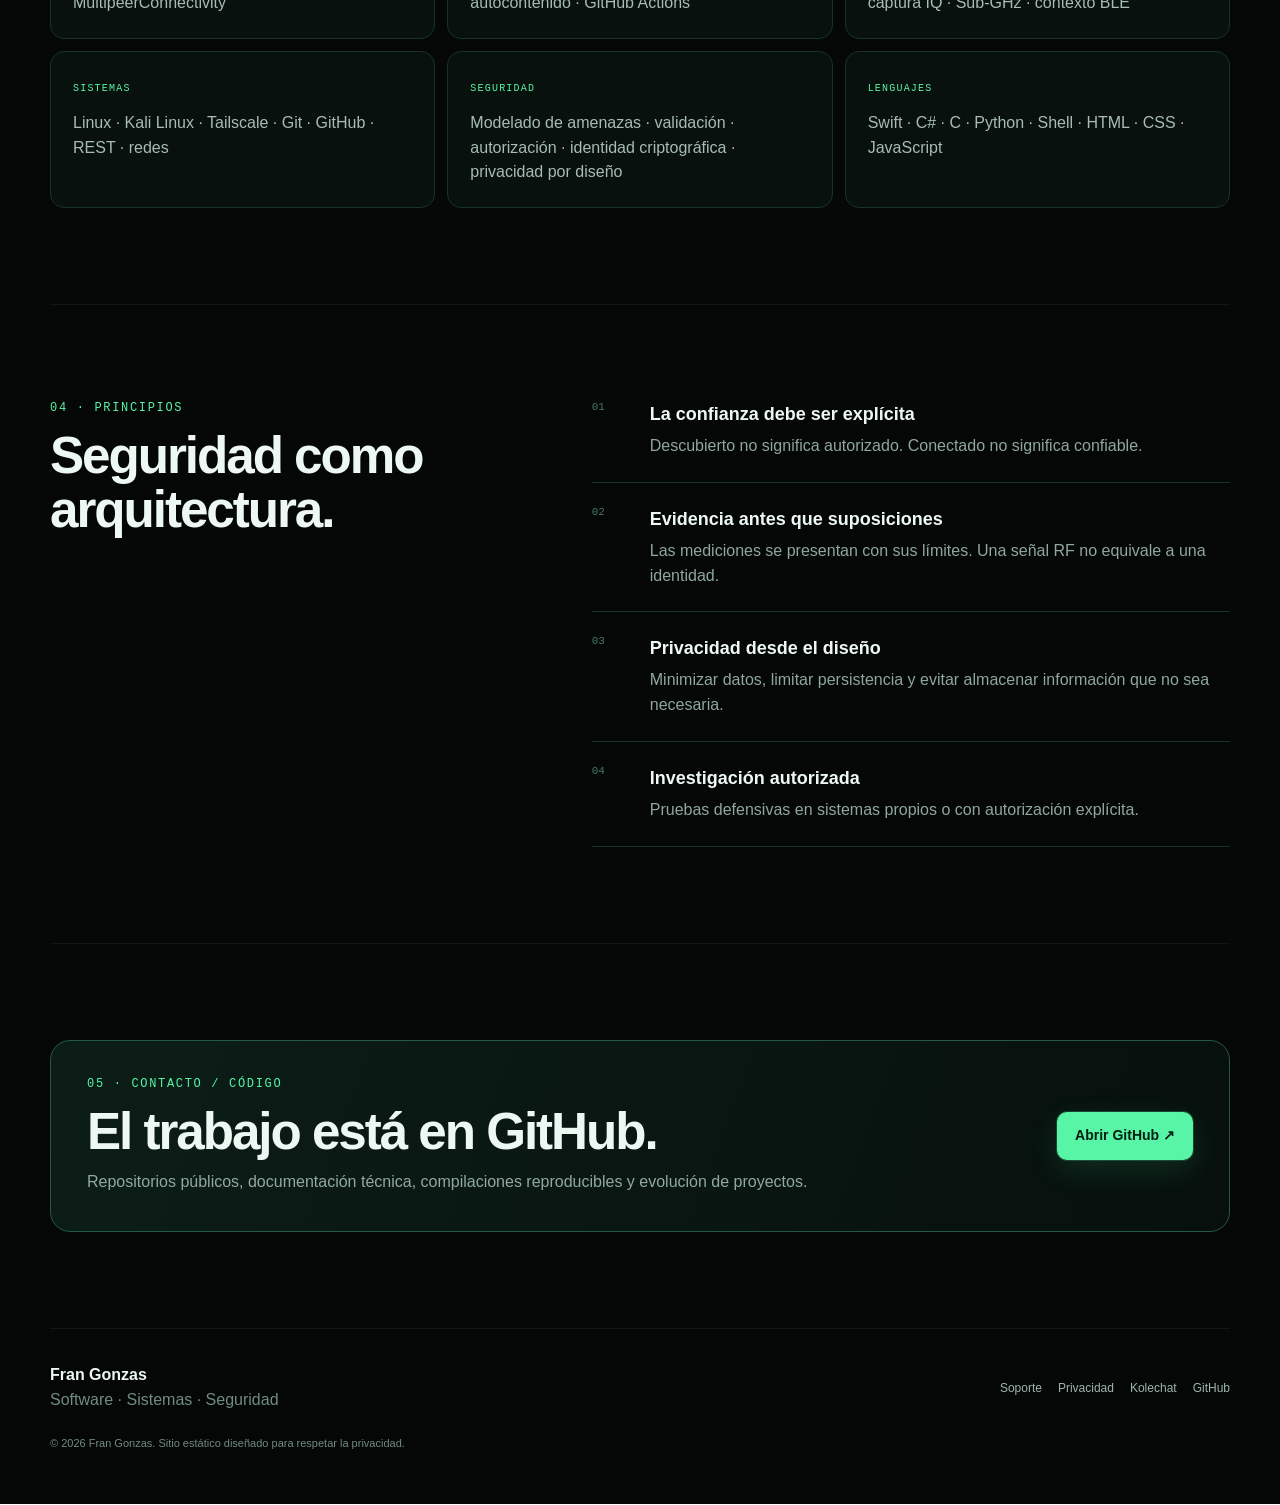
==== commit 2561d5e4: "web: traducir portfolio y páginas públicas de Kolechat al español" ====
--- a/index.html
+++ b/index.html
@@ -3,11 +3,11 @@
 <head>
   <meta charset="utf-8">
   <meta name="viewport" content="width=device-width, initial-scale=1">
-  <title>Fran Gonzas · Software · Systems · Security</title>
+  <title>Fran Gonzas · Software · Sistemas · Seguridad</title>
   <meta name="description" content="Portfolio técnico de Fran Gonzas: software, sistemas, seguridad, comunicaciones P2P, criptografía aplicada y observación RF.">
   <meta name="theme-color" content="#07110f">
   <meta name="robots" content="index,follow">
-  <meta property="og:title" content="Fran Gonzas · Software · Systems · Security">
+  <meta property="og:title" content="Fran Gonzas · Software · Sistemas · Seguridad">
   <meta property="og:description" content="Software, sistemas y seguridad con foco en Swift, RF, P2P, privacidad y arquitectura defensiva.">
   <meta property="og:type" content="website">
   <meta property="og:url" content="https://frangonzas.github.io/">
@@ -34,7 +34,7 @@
 
   <main id="top">
     <section class="hero shell">
-      <div class="eyebrow"><span class="pulse"></span> BUILD · ANALYZE · SECURE · ITERATE</div>
+      <div class="eyebrow"><span class="pulse"></span> CONSTRUIR · ANALIZAR · PROTEGER · MEJORAR</div>
       <div class="hero-grid">
         <div>
           <h1>Construyo software<br><span>orientado a sistemas, seguridad y privacidad.</span></h1>
@@ -44,8 +44,8 @@
             <a class="button ghost" href="https://github.com/frangonzas">github.com/frangonzas ↗</a>
           </div>
           <div class="hero-meta">
-            <span><b>FOCUS</b> Security-oriented engineering</span>
-            <span><b>SCOPE</b> Authorized environments only</span>
+            <span><b>ESPECIALIDAD</b> Ingeniería centrada en seguridad</span>
+            <span><b>ALCANCE</b> Solo entornos autorizados</span>
           </div>
         </div>
         <aside class="terminal-card" aria-label="Resumen técnico">
@@ -56,10 +56,10 @@
 <span class="muted">$</span> focus --current
 Swift / SwiftUI
 C# / .NET / WPF
-HackRF / RF observation
-P2P architectures
-Applied cryptography
-Linux infrastructure
+HackRF / observación RF
+Arquitecturas P2P
+Criptografía aplicada
+Infraestructura Linux
 
 <span class="muted">$</span> policy
 AUTHORIZED_SYSTEMS_ONLY
@@ -80,10 +80,10 @@
         </div>
       </div>
       <div class="metrics">
-        <article><strong>Swift</strong><span>Apple platforms</span></article>
+        <article><strong>Swift</strong><span>Plataformas Apple</span></article>
         <article><strong>C#</strong><span>Windows / .NET</span></article>
-        <article><strong>RF</strong><span>HackRF · passive RX</span></article>
-        <article><strong>P2P</strong><span>Discovery · trust · resilience</span></article>
+        <article><strong>RF</strong><span>HackRF · recepción pasiva</span></article>
+        <article><strong>P2P</strong><span>Descubrimiento · confianza · resiliencia</span></article>
       </div>
     </section>
 
@@ -95,17 +95,17 @@
 
       <div class="project-grid">
         <article class="project featured">
-          <div class="project-top"><span class="tag">macOS · SwiftUI</span><span class="status">PUBLIC</span></div>
+          <div class="project-top"><span class="tag">macOS · SwiftUI</span><span class="status">PÚBLICO</span></div>
           <h3>Onyx RF Lab v3.0.1</h3>
-          <p>Observatorio RF nativo para HackRF One: spectrum, waterfall, baseline, RF Tracks, eventos, capturas IQ e inventario Bluetooth del host.</p>
-          <div class="chips"><span>HackRF One</span><span>Swift Charts</span><span>RX-only</span><span>Evidence export</span></div>
+          <p>Observatorio RF nativo para HackRF One: espectro, cascada, referencia ambiental, trazas RF, eventos, capturas IQ e inventario Bluetooth del host.</p>
+          <div class="chips"><span>HackRF One</span><span>Swift Charts</span><span>Solo recepción</span><span>Exportación de evidencias</span></div>
           <a href="https://github.com/frangonzas/Onyx-RF-LAB.V3.0.1">Abrir proyecto ↗</a>
         </article>
 
         <article class="project featured">
-          <div class="project-top"><span class="tag">Windows · .NET 8</span><span class="status">PUBLIC</span></div>
+          <div class="project-top"><span class="tag">Windows · .NET 8</span><span class="status">PÚBLICO</span></div>
           <h3>Onyx RF Lab Windows</h3>
-          <p>Implementación Windows en C# / WPF del laboratorio RF, con build automatizado de EXE, presets, waterfall, eventos, RF Tracks y soporte HackRF.</p>
+          <p>Implementación Windows en C# / WPF del laboratorio RF, con compilación automatizada de EXE, perfiles, cascada, eventos y trazas RF y soporte HackRF.</p>
           <div class="chips"><span>C#</span><span>WPF</span><span>GitHub Actions</span><span>HackRF</span></div>
           <a href="https://github.com/frangonzas/Onyx-RF-Lab-Windows">Abrir proyecto ↗</a>
         </article>
@@ -114,32 +114,32 @@
           <div class="project-top"><span class="tag">Flipper Zero · C</span><span class="status">FINAL</span></div>
           <h3>Onyx Flipper Lab</h3>
           <p>Terminal defensivo de auditoría con GPIO, Sub-GHz RX, Bluetooth, IR, NFC, LF RFID, RNG e informes de sesión respetuosos con la privacidad.</p>
-          <a href="https://github.com/frangonzas/Onyx-Flipper-Lab">Abrir proyecto ↗</a>
-        </article>
-
-        <article class="project">
-          <div class="project-top"><span class="tag">Secure comms</span><span class="status">LAB</span></div>
+          <a href="https://github.com/frangonzas/Onyx-FlipperZero-Lab">Abrir proyecto ↗</a>
+        </article>
+
+        <article class="project">
+          <div class="project-top"><span class="tag">Comunicaciones seguras</span><span class="status">LABORATORIO</span></div>
           <h3>OnyxKode Security Lab</h3>
           <p>Arquitectura defensiva para identidad, autorización, validación de mensajes y límites de confianza en comunicaciones móviles seguras.</p>
           <a href="https://github.com/frangonzas/OnyxKode-Security-Lab">Abrir laboratorio ↗</a>
         </article>
 
         <article class="project">
-          <div class="project-top"><span class="tag">CryptoKit</span><span class="status">LAB</span></div>
+          <div class="project-top"><span class="tag">CryptoKit</span><span class="status">LABORATORIO</span></div>
           <h3>Swift Crypto Lab</h3>
-          <p>Experimentos auditables de composición criptográfica con primitives de plataforma, AES-GCM, ciclo de claves y autenticidad de datos.</p>
+          <p>Experimentos auditables de composición criptográfica con primitivas de plataforma, AES-GCM, ciclo de claves y autenticidad de datos.</p>
           <a href="https://github.com/frangonzas/Swift-Crypto-Lab">Abrir laboratorio ↗</a>
         </article>
 
         <article class="project">
-          <div class="project-top"><span class="tag">Networking</span><span class="status">LAB</span></div>
+          <div class="project-top"><span class="tag">Redes</span><span class="status">LABORATORIO</span></div>
           <h3>P2P Research</h3>
           <p>Investigación sobre descubrimiento, autorización, estados de confianza, reconexión y comportamiento ante fallos en sistemas peer-to-peer.</p>
           <a href="https://github.com/frangonzas/P2P-Research">Abrir laboratorio ↗</a>
         </article>
 
         <article class="project">
-          <div class="project-top"><span class="tag">iOS security</span><span class="status">TOOLKIT</span></div>
+          <div class="project-top"><span class="tag">Seguridad iOS</span><span class="status">HERRAMIENTAS</span></div>
           <h3>iOS Security Toolkit</h3>
           <p>Utilidades defensivas y patrones de revisión para límites de datos, red, permisos, almacenamiento y controles previos a release.</p>
           <a href="https://github.com/frangonzas/iOS-Security-Toolkit">Abrir toolkit ↗</a>
@@ -152,11 +152,11 @@
       <h2>Herramientas que forman el sistema.</h2>
       <div class="stack-grid">
         <div class="stack-card"><span>APPLE</span><p>Swift · SwiftUI · Xcode · CryptoKit · CloudKit · MultipeerConnectivity</p></div>
-        <div class="stack-card"><span>WINDOWS</span><p>C# · .NET 8 · WPF · PowerShell · self-contained EXE · GitHub Actions</p></div>
-        <div class="stack-card"><span>RF / HARDWARE</span><p>HackRF One · spectrum observation · IQ capture · Sub-GHz · BLE context</p></div>
-        <div class="stack-card"><span>SYSTEMS</span><p>Linux · Kali Linux · Tailscale · Git · GitHub · REST · networking</p></div>
-        <div class="stack-card"><span>SECURITY</span><p>Threat modelling · validation · authorization · cryptographic identity · privacy-first design</p></div>
-        <div class="stack-card"><span>LANGUAGES</span><p>Swift · C# · C · Python · Shell · HTML · CSS · JavaScript</p></div>
+        <div class="stack-card"><span>WINDOWS</span><p>C# · .NET 8 · WPF · PowerShell · EXE autocontenido · GitHub Actions</p></div>
+        <div class="stack-card"><span>RF / HARDWARE</span><p>HackRF One · observación de espectro · captura IQ · Sub-GHz · contexto BLE</p></div>
+        <div class="stack-card"><span>SISTEMAS</span><p>Linux · Kali Linux · Tailscale · Git · GitHub · REST · redes</p></div>
+        <div class="stack-card"><span>SEGURIDAD</span><p>Modelado de amenazas · validación · autorización · identidad criptográfica · privacidad por diseño</p></div>
+        <div class="stack-card"><span>LENGUAJES</span><p>Swift · C# · C · Python · Shell · HTML · CSS · JavaScript</p></div>
       </div>
     </section>
 
@@ -167,10 +167,10 @@
           <h2>Seguridad como arquitectura.</h2>
         </div>
         <div class="principle-list">
-          <article><b>01</b><div><h3>Trust is explicit</h3><p>Descubierto no significa autorizado. Conectado no significa confiable.</p></div></article>
-          <article><b>02</b><div><h3>Evidence over assumptions</h3><p>Las mediciones se presentan con sus límites. Una señal RF no equivale a una identidad.</p></div></article>
-          <article><b>03</b><div><h3>Privacy by design</h3><p>Minimizar datos, limitar persistencia y evitar almacenar información que no sea necesaria.</p></div></article>
-          <article><b>04</b><div><h3>Authorized research</h3><p>Pruebas defensivas en sistemas propios o con autorización explícita.</p></div></article>
+          <article><b>01</b><div><h3>La confianza debe ser explícita</h3><p>Descubierto no significa autorizado. Conectado no significa confiable.</p></div></article>
+          <article><b>02</b><div><h3>Evidencia antes que suposiciones</h3><p>Las mediciones se presentan con sus límites. Una señal RF no equivale a una identidad.</p></div></article>
+          <article><b>03</b><div><h3>Privacidad desde el diseño</h3><p>Minimizar datos, limitar persistencia y evitar almacenar información que no sea necesaria.</p></div></article>
+          <article><b>04</b><div><h3>Investigación autorizada</h3><p>Pruebas defensivas en sistemas propios o con autorización explícita.</p></div></article>
         </div>
       </div>
     </section>
@@ -180,7 +180,7 @@
         <div>
           <div class="section-kicker">05 · CONTACTO / CÓDIGO</div>
           <h2>El trabajo está en GitHub.</h2>
-          <p>Repositorios públicos, documentación técnica, builds reproducibles y evolución de proyectos.</p>
+          <p>Repositorios públicos, documentación técnica, compilaciones reproducibles y evolución de proyectos.</p>
         </div>
         <a class="button primary" href="https://github.com/frangonzas">Abrir GitHub ↗</a>
       </div>
@@ -188,14 +188,14 @@
   </main>
 
   <footer class="shell footer">
-    <div><strong>Fran Gonzas</strong><span>Software · Systems · Security</span></div>
+    <div><strong>Fran Gonzas</strong><span>Software · Sistemas · Seguridad</span></div>
     <div class="footer-links">
       <a href="/support.html">Soporte</a>
       <a href="/privacy.html">Privacidad</a>
       <a href="/kolechat/">Kolechat</a>
       <a href="https://github.com/frangonzas">GitHub</a>
     </div>
-    <small>© 2026 Fran Gonzas. Built as a static, privacy-conscious site.</small>
+    <small>© 2026 Fran Gonzas. Sitio estático diseñado para respetar la privacidad.</small>
   </footer>
 </body>
 </html>
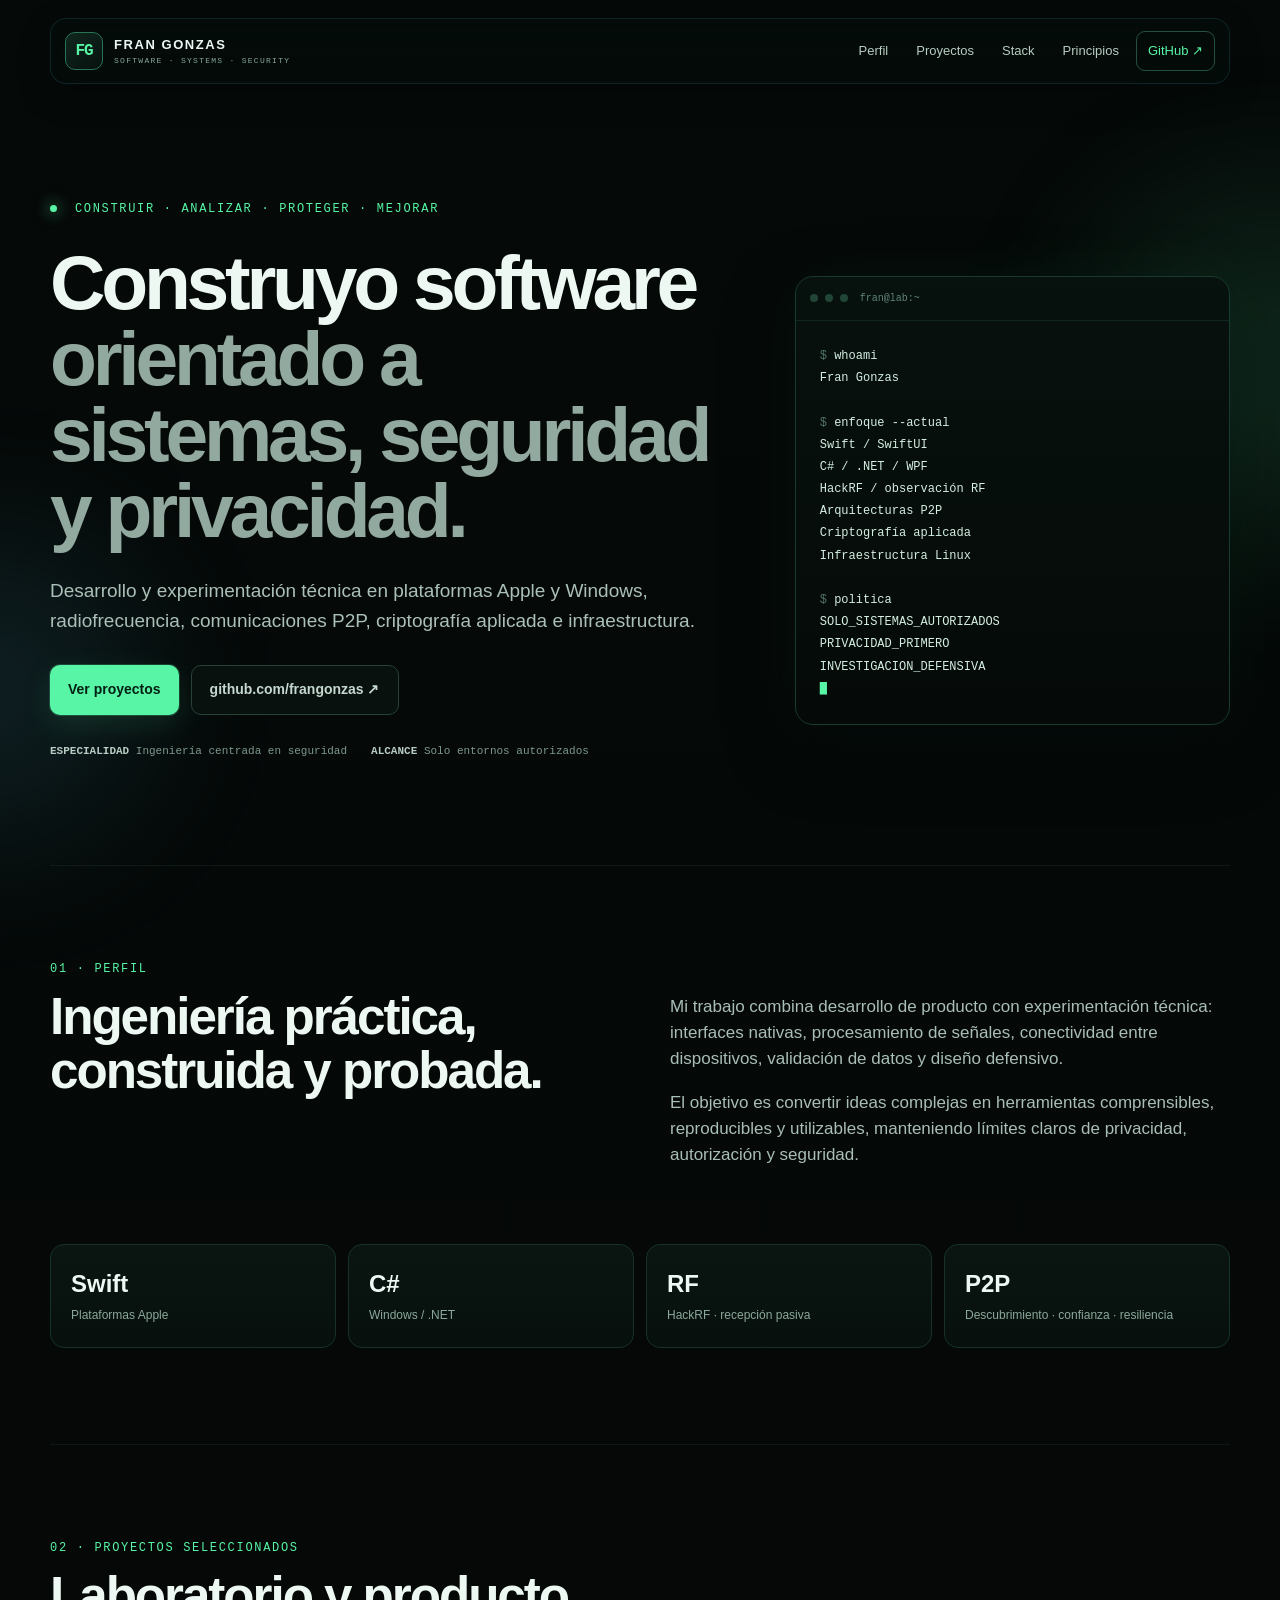
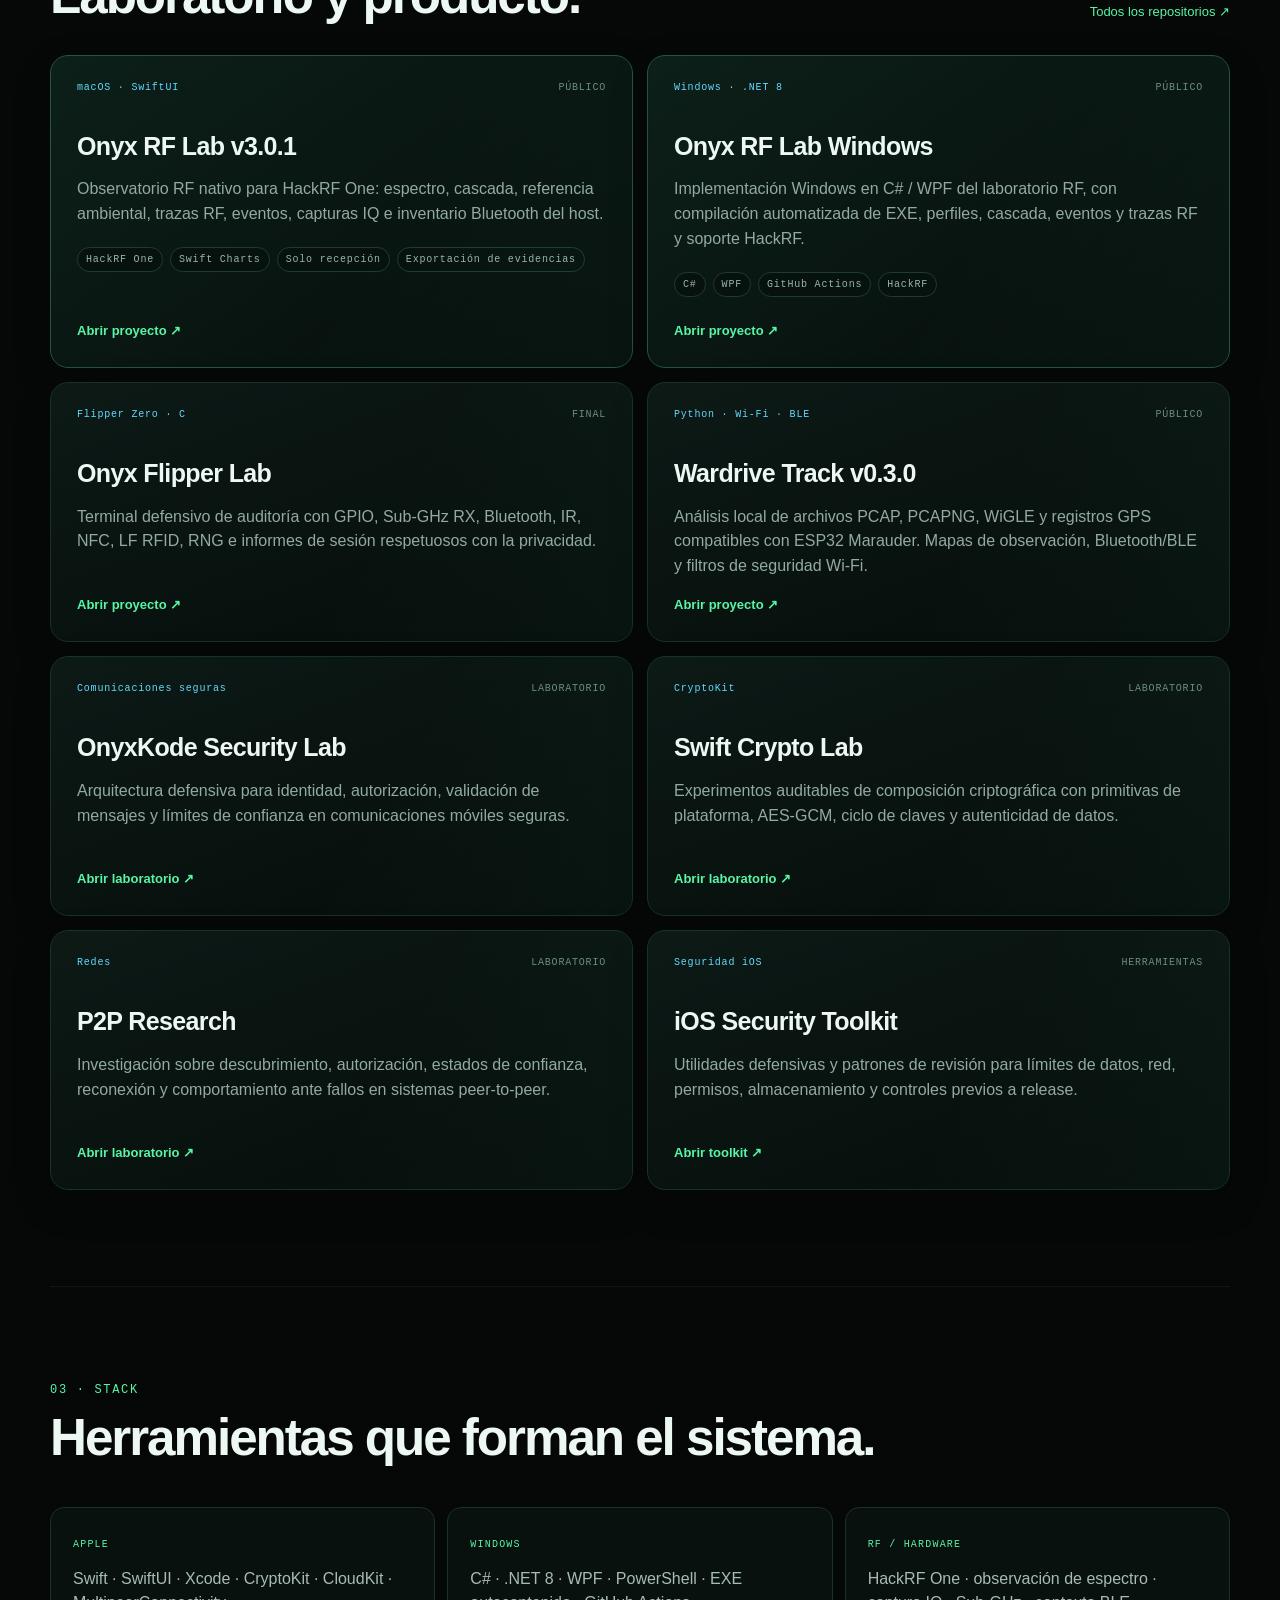
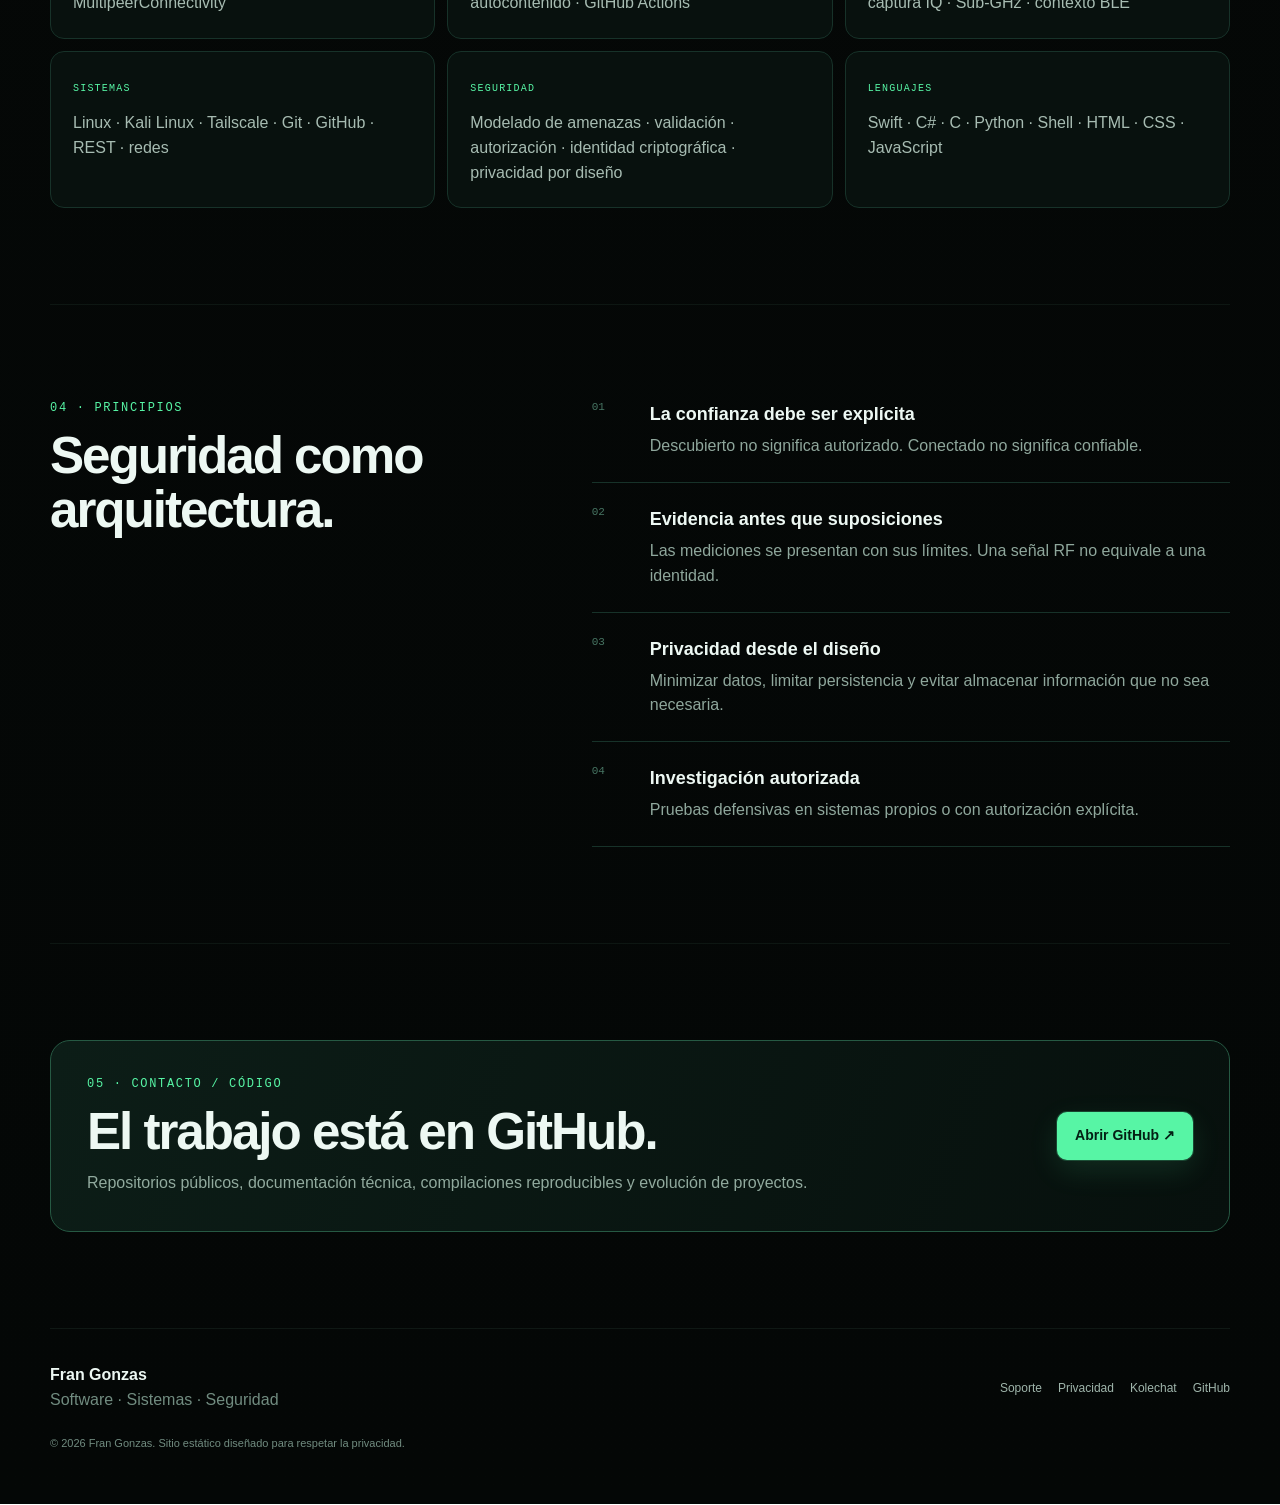
==== commit 10264e19: "web: completar términos españoles e incluir Wardrive Track 0.3.0" ====
--- a/index.html
+++ b/index.html
@@ -53,7 +53,7 @@
           <pre><code><span class="muted">$</span> whoami
 Fran Gonzas
 
-<span class="muted">$</span> focus --current
+<span class="muted">$</span> enfoque --actual
 Swift / SwiftUI
 C# / .NET / WPF
 HackRF / observación RF
@@ -61,10 +61,10 @@
 Criptografía aplicada
 Infraestructura Linux
 
-<span class="muted">$</span> policy
-AUTHORIZED_SYSTEMS_ONLY
-PRIVACY_FIRST
-DEFENSIVE_RESEARCH
+<span class="muted">$</span> politica
+SOLO_SISTEMAS_AUTORIZADOS
+PRIVACIDAD_PRIMERO
+INVESTIGACION_DEFENSIVA
 <span class="cursor">█</span></code></pre>
         </aside>
       </div>
@@ -117,6 +117,13 @@
           <a href="https://github.com/frangonzas/Onyx-FlipperZero-Lab">Abrir proyecto ↗</a>
         </article>
 
+
+        <article class="project">
+          <div class="project-top"><span class="tag">Python · Wi-Fi · BLE</span><span class="status">PÚBLICO</span></div>
+          <h3>Wardrive Track v0.3.0</h3>
+          <p>Análisis local de archivos PCAP, PCAPNG, WiGLE y registros GPS compatibles con ESP32 Marauder. Mapas de observación, Bluetooth/BLE y filtros de seguridad Wi-Fi.</p>
+          <a href="https://github.com/frangonzas/Wardrive-Track">Abrir proyecto ↗</a>
+        </article>
         <article class="project">
           <div class="project-top"><span class="tag">Comunicaciones seguras</span><span class="status">LABORATORIO</span></div>
           <h3>OnyxKode Security Lab</h3>
